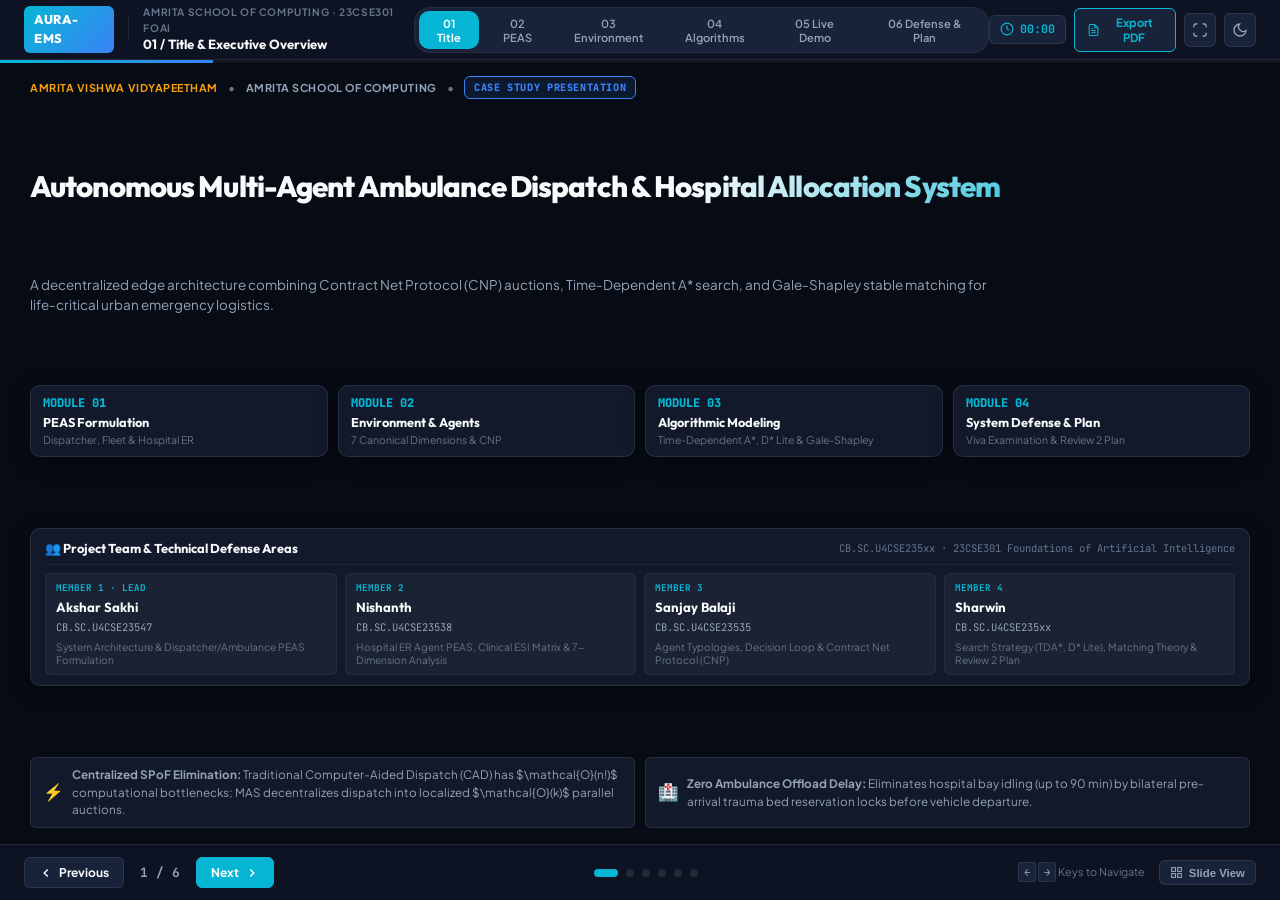
==== index.html @ 5827fe21 "feat(pages): add root index.html redirect for GitHub Pages" ====
<!DOCTYPE html>
<html lang="en">
<head>
  <meta charset="UTF-8">
  <meta name="viewport" content="width=device-width, initial-scale=1.0">
  <meta http-equiv="refresh" content="0; url=Review_1/">
  <title>AURA-EMS | Autonomous Multi-Agent Emergency Response System</title>
  <script>
    window.location.replace("Review_1/");
  </script>
  <style>
    body {
      margin: 0;
      padding: 0;
      background: #070b14;
      color: #f8fafc;
      font-family: -apple-system, BlinkMacSystemFont, "Segoe UI", Roboto, sans-serif;
      display: flex;
      flex-direction: column;
      align-items: center;
      justify-content: center;
      height: 100vh;
      text-align: center;
    }
    .spinner {
      width: 42px;
      height: 42px;
      border: 3px solid rgba(6, 182, 212, 0.2);
      border-top-color: #06b6d4;
      border-radius: 50%;
      animation: spin 0.8s linear infinite;
      margin-bottom: 18px;
    }
    @keyframes spin {
      to { transform: rotate(360deg); }
    }
    h1 {
      font-size: 1.25rem;
      margin: 0 0 8px;
      font-weight: 700;
      background: linear-gradient(135deg, #ffffff 60%, #06b6d4 100%);
      -webkit-background-clip: text;
      -webkit-text-fill-color: transparent;
    }
    p {
      color: #94a3b8;
      font-size: 0.9rem;
      margin: 0 0 16px;
    }
    a {
      color: #06b6d4;
      text-decoration: none;
      font-weight: 600;
    }
    a:hover {
      text-decoration: underline;
    }
  </style>
</head>
<body>
  <div class="spinner"></div>
  <h1>AURA-EMS Autonomous Emergency Response System</h1>
  <p>Loading Review 1 Presentation &amp; Multi-Agent Simulation...</p>
  <p><a href="Review_1/">Click here if you are not redirected automatically</a></p>
</body>
</html>
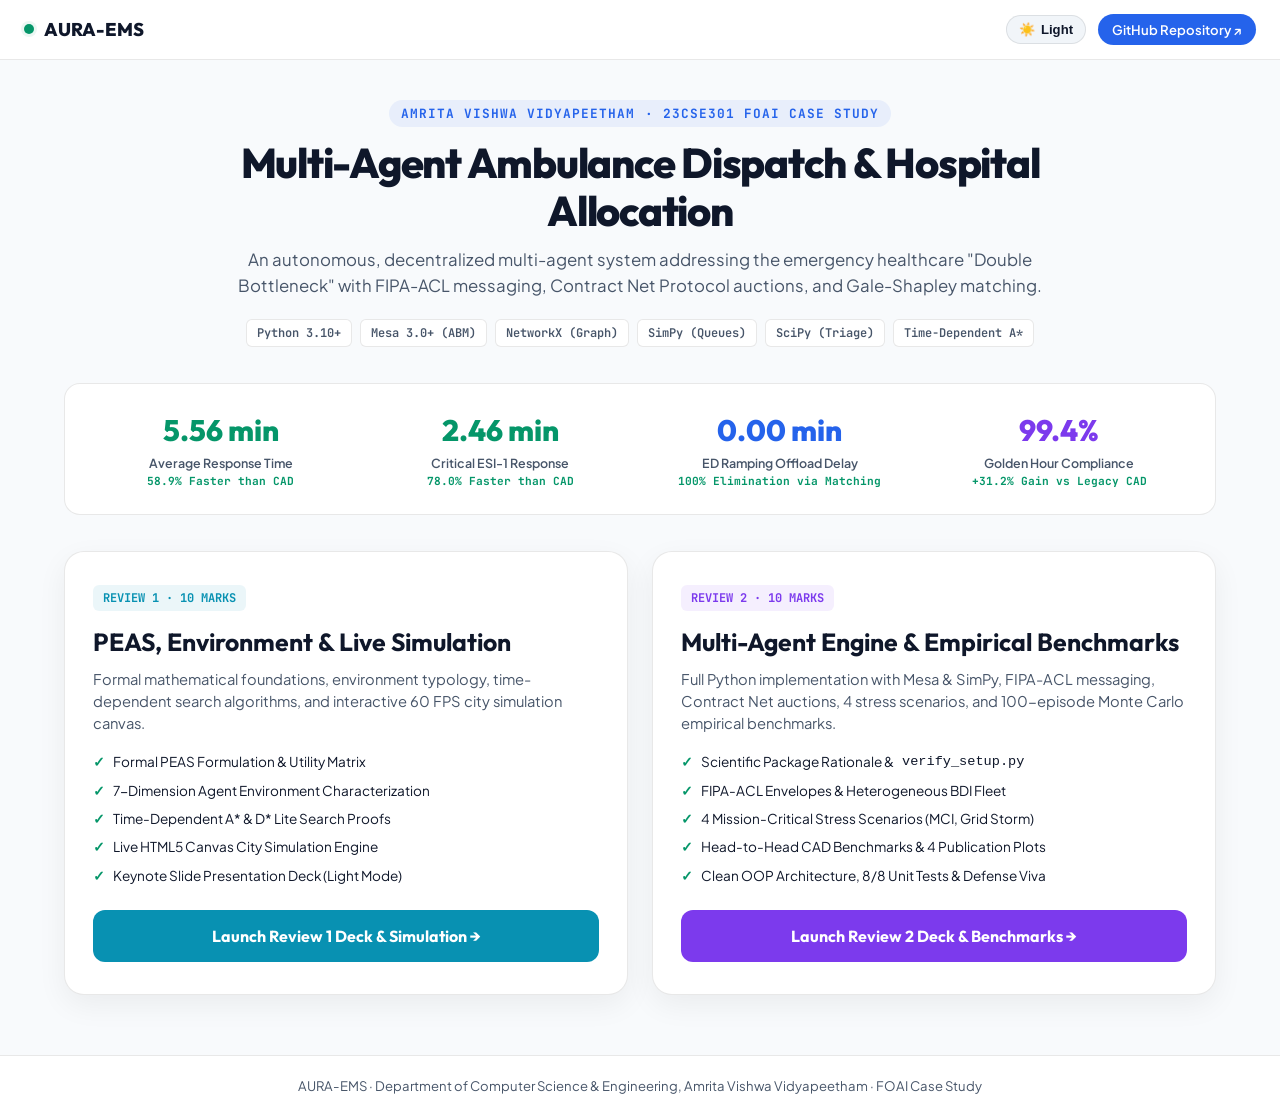
==== commit b4484b5e: "docs: add master README.md and dual-review evaluation portal for GitHub Pages" ====
--- a/index.html
+++ b/index.html
@@ -1,66 +1,507 @@
 <!DOCTYPE html>
-<html lang="en">
+<html lang="en" data-theme="light">
 <head>
   <meta charset="UTF-8">
   <meta name="viewport" content="width=device-width, initial-scale=1.0">
-  <meta http-equiv="refresh" content="0; url=Review_1/">
-  <title>AURA-EMS | Autonomous Multi-Agent Emergency Response System</title>
-  <script>
-    window.location.replace("Review_1/");
-  </script>
+  <title>AURA-EMS | Multi-Agent Emergency Medical System Portal</title>
+  <meta name="description" content="Autonomous Multi-Agent Ambulance Dispatch & Hospital Allocation System — 23CSE301 FOAI Case Study Master Portal">
+
+  <!-- Typography -->
+  <link rel="preconnect" href="https://fonts.googleapis.com">
+  <link rel="preconnect" href="https://fonts.gstatic.com" crossorigin>
+  <link href="https://fonts.googleapis.com/css2?family=JetBrains+Mono:wght@400;500;600;700&family=Outfit:wght@400;500;600;700;800&family=Plus+Jakarta+Sans:wght@400;500;600;700&display=swap" rel="stylesheet">
+
   <style>
+    :root, [data-theme="light"] {
+      --bg-page: #f8fafc;
+      --bg-surface: #ffffff;
+      --bg-card: #ffffff;
+      --bg-elevated: #f1f5f9;
+      --bg-subtle: rgba(0, 0, 0, 0.03);
+      --border: rgba(0, 0, 0, 0.09);
+      --border-focus: #0284c7;
+
+      --text-main: #0f172a;
+      --text-muted: #475569;
+      --text-dim: #94a3b8;
+
+      --blue: #2563eb;
+      --blue-dim: rgba(37, 99, 235, 0.08);
+      --cyan: #0891b2;
+      --cyan-dim: rgba(8, 145, 178, 0.08);
+      --green: #059669;
+      --green-dim: rgba(5, 150, 105, 0.08);
+      --purple: #7c3aed;
+      --purple-dim: rgba(124, 58, 237, 0.08);
+      --amber: #d97706;
+      --amber-dim: rgba(217, 119, 6, 0.08);
+
+      --shadow-card: 0 10px 30px rgba(0, 0, 0, 0.06);
+      --shadow-hover: 0 18px 40px rgba(37, 99, 235, 0.12);
+    }
+
+    [data-theme="dark"] {
+      --bg-page: #070b14;
+      --bg-surface: #0d1322;
+      --bg-card: #12192b;
+      --bg-elevated: #182239;
+      --bg-subtle: rgba(255, 255, 255, 0.04);
+      --border: rgba(255, 255, 255, 0.09);
+      --border-focus: #06b6d4;
+
+      --text-main: #f8fafc;
+      --text-muted: #94a3b8;
+      --text-dim: #64748b;
+
+      --blue: #3b82f6;
+      --blue-dim: rgba(59, 130, 246, 0.12);
+      --cyan: #06b6d4;
+      --cyan-dim: rgba(6, 182, 212, 0.12);
+      --green: #10b981;
+      --green-dim: rgba(16, 185, 129, 0.12);
+      --purple: #8b5cf6;
+      --purple-dim: rgba(139, 92, 246, 0.12);
+      --amber: #f59e0b;
+      --amber-dim: rgba(245, 158, 11, 0.12);
+
+      --shadow-card: 0 10px 30px rgba(0, 0, 0, 0.4);
+      --shadow-hover: 0 18px 40px rgba(6, 182, 212, 0.2);
+    }
+
+    * { box-sizing: border-box; margin: 0; padding: 0; }
     body {
-      margin: 0;
-      padding: 0;
-      background: #070b14;
-      color: #f8fafc;
-      font-family: -apple-system, BlinkMacSystemFont, "Segoe UI", Roboto, sans-serif;
+      background-color: var(--bg-page);
+      color: var(--text-main);
+      font-family: 'Plus Jakarta Sans', sans-serif;
+      min-height: 100vh;
       display: flex;
       flex-direction: column;
-      align-items: center;
+      line-height: 1.5;
+      -webkit-font-smoothing: antialiased;
+    }
+
+    header.portal-nav {
+      height: 60px;
+      background: var(--bg-surface);
+      border-bottom: 1px solid var(--border);
+      display: flex;
+      align-items: center;
+      justify-content: space-between;
+      padding: 0 24px;
+    }
+
+    .brand-wrap {
+      display: flex;
+      align-items: center;
+      gap: 10px;
+      font-family: 'Outfit', sans-serif;
+      font-weight: 800;
+      font-size: 1.15rem;
+    }
+
+    .pulse-dot {
+      width: 10px;
+      height: 10px;
+      background: var(--green);
+      border-radius: 50%;
+      box-shadow: 0 0 0 3px var(--green-dim);
+    }
+
+    .nav-actions {
+      display: flex;
+      align-items: center;
+      gap: 12px;
+    }
+
+    .theme-toggle-btn {
+      background: var(--bg-elevated);
+      border: 1px solid var(--border);
+      color: var(--text-main);
+      padding: 6px 12px;
+      border-radius: 20px;
+      font-size: 0.82rem;
+      font-weight: 600;
+      cursor: pointer;
+      display: flex;
+      align-items: center;
+      gap: 6px;
+    }
+
+    .github-link {
+      display: inline-flex;
+      align-items: center;
+      gap: 6px;
+      text-decoration: none;
+      background: var(--blue);
+      color: #ffffff;
+      padding: 6px 14px;
+      border-radius: 20px;
+      font-size: 0.82rem;
+      font-weight: 600;
+      transition: 0.2s;
+    }
+    .github-link:hover { opacity: 0.9; }
+
+    main.portal-container {
+      flex: 1;
+      max-width: 1200px;
+      margin: 0 auto;
+      padding: 40px 24px 60px;
+      display: flex;
+      flex-direction: column;
+      gap: 36px;
+      width: 100%;
+    }
+
+    .hero-section {
+      text-align: center;
+      max-width: 860px;
+      margin: 0 auto;
+    }
+
+    .course-badge {
+      display: inline-block;
+      font-family: 'JetBrains Mono', monospace;
+      font-size: 0.8rem;
+      font-weight: 700;
+      text-transform: uppercase;
+      letter-spacing: 0.08em;
+      background: var(--blue-dim);
+      color: var(--blue);
+      padding: 4px 12px;
+      border-radius: 20px;
+      margin-bottom: 12px;
+    }
+
+    .hero-title {
+      font-family: 'Outfit', sans-serif;
+      font-size: 2.6rem;
+      font-weight: 800;
+      letter-spacing: -0.03em;
+      line-height: 1.15;
+      margin-bottom: 12px;
+    }
+
+    .hero-subtitle {
+      font-size: 1.05rem;
+      color: var(--text-muted);
+      line-height: 1.55;
+      margin-bottom: 20px;
+    }
+
+    .badge-strip {
+      display: flex;
+      flex-wrap: wrap;
       justify-content: center;
-      height: 100vh;
+      gap: 8px;
+    }
+
+    .tech-badge {
+      font-family: 'JetBrains Mono', monospace;
+      font-size: 0.75rem;
+      font-weight: 600;
+      background: var(--bg-surface);
+      border: 1px solid var(--border);
+      padding: 4px 10px;
+      border-radius: 6px;
+      color: var(--text-muted);
+    }
+
+    /* Dual Review Selection Cards */
+    .cards-grid {
+      display: grid;
+      grid-template-columns: repeat(2, 1fr);
+      gap: 24px;
+    }
+
+    @media (max-width: 820px) {
+      .cards-grid { grid-template-columns: 1fr; }
+      .hero-title { font-size: 2rem; }
+    }
+
+    .review-portal-card {
+      background: var(--bg-card);
+      border: 1px solid var(--border);
+      border-radius: 20px;
+      padding: 32px 28px;
+      box-shadow: var(--shadow-card);
+      display: flex;
+      flex-direction: column;
+      justify-content: space-between;
+      transition: all 0.25s cubic-bezier(0.16, 1, 0.3, 1);
+      position: relative;
+      overflow: hidden;
+    }
+
+    .review-portal-card:hover {
+      transform: translateY(-4px);
+      box-shadow: var(--shadow-hover);
+      border-color: var(--border-focus);
+    }
+
+    .card-top {
+      margin-bottom: 24px;
+    }
+
+    .review-tag {
+      font-family: 'JetBrains Mono', monospace;
+      font-size: 0.75rem;
+      font-weight: 700;
+      text-transform: uppercase;
+      display: inline-block;
+      padding: 4px 10px;
+      border-radius: 6px;
+      margin-bottom: 12px;
+    }
+
+    .review-tag.r1 { background: var(--cyan-dim); color: var(--cyan); }
+    .review-tag.r2 { background: var(--purple-dim); color: var(--purple); }
+
+    .card-title {
+      font-family: 'Outfit', sans-serif;
+      font-size: 1.55rem;
+      font-weight: 700;
+      margin-bottom: 8px;
+    }
+
+    .card-desc {
+      font-size: 0.92rem;
+      color: var(--text-muted);
+      line-height: 1.5;
+      margin-bottom: 18px;
+    }
+
+    .feature-list {
+      list-style: none;
+      display: flex;
+      flex-direction: column;
+      gap: 8px;
+      font-size: 0.85rem;
+      color: var(--text-main);
+    }
+
+    .feature-list li {
+      display: flex;
+      align-items: center;
+      gap: 8px;
+    }
+
+    .feature-list li span.check {
+      color: var(--green);
+      font-weight: 800;
+    }
+
+    .card-btn {
+      display: flex;
+      align-items: center;
+      justify-content: center;
+      gap: 8px;
+      text-decoration: none;
+      padding: 14px 20px;
+      border-radius: 12px;
+      font-family: 'Outfit', sans-serif;
+      font-size: 1rem;
+      font-weight: 700;
+      transition: 0.2s;
+    }
+
+    .card-btn.btn-cyan {
+      background: var(--cyan);
+      color: #ffffff;
+    }
+    .card-btn.btn-cyan:hover { background: #0e7490; }
+
+    .card-btn.btn-purple {
+      background: var(--purple);
+      color: #ffffff;
+    }
+    .card-btn.btn-purple:hover { background: #6d28d9; }
+
+    /* Benchmark Strip */
+    .benchmark-strip {
+      background: var(--bg-surface);
+      border: 1px solid var(--border);
+      border-radius: 16px;
+      padding: 24px;
+      display: grid;
+      grid-template-columns: repeat(4, 1fr);
+      gap: 16px;
       text-align: center;
     }
-    .spinner {
-      width: 42px;
-      height: 42px;
-      border: 3px solid rgba(6, 182, 212, 0.2);
-      border-top-color: #06b6d4;
-      border-radius: 50%;
-      animation: spin 0.8s linear infinite;
-      margin-bottom: 18px;
-    }
-    @keyframes spin {
-      to { transform: rotate(360deg); }
-    }
-    h1 {
-      font-size: 1.25rem;
-      margin: 0 0 8px;
+
+    @media (max-width: 680px) {
+      .benchmark-strip { grid-template-columns: repeat(2, 1fr); }
+    }
+
+    .stat-box .stat-val {
+      font-family: 'Outfit', sans-serif;
+      font-size: 1.85rem;
+      font-weight: 800;
+      margin-bottom: 2px;
+    }
+
+    .stat-box .stat-val.green { color: var(--green); }
+    .stat-box .stat-val.blue { color: var(--blue); }
+    .stat-box .stat-val.purple { color: var(--purple); }
+
+    .stat-box .stat-lbl {
+      font-size: 0.78rem;
+      color: var(--text-muted);
+      font-weight: 600;
+    }
+
+    .stat-box .stat-delta {
+      font-family: 'JetBrains Mono', monospace;
+      font-size: 0.7rem;
+      color: var(--green);
       font-weight: 700;
-      background: linear-gradient(135deg, #ffffff 60%, #06b6d4 100%);
-      -webkit-background-clip: text;
-      -webkit-text-fill-color: transparent;
-    }
-    p {
-      color: #94a3b8;
-      font-size: 0.9rem;
-      margin: 0 0 16px;
-    }
-    a {
-      color: #06b6d4;
-      text-decoration: none;
-      font-weight: 600;
-    }
-    a:hover {
-      text-decoration: underline;
+    }
+
+    footer.portal-footer {
+      border-top: 1px solid var(--border);
+      padding: 20px 24px;
+      text-align: center;
+      font-size: 0.82rem;
+      color: var(--text-muted);
+      background: var(--bg-surface);
     }
   </style>
 </head>
 <body>
-  <div class="spinner"></div>
-  <h1>AURA-EMS Autonomous Emergency Response System</h1>
-  <p>Loading Review 1 Presentation &amp; Multi-Agent Simulation...</p>
-  <p><a href="Review_1/">Click here if you are not redirected automatically</a></p>
+
+  <header class="portal-nav">
+    <div class="brand-wrap">
+      <span class="pulse-dot"></span>
+      <span>AURA-EMS</span>
+    </div>
+    <div class="nav-actions">
+      <button class="theme-toggle-btn" id="themeToggle">
+        <span id="themeIcon">☀️</span> <span id="themeLabel">Light</span>
+      </button>
+      <a href="https://github.com/aksharsakhi/MultiAgent-Ambulance-Dispatch-and-Hospital-Allocation" target="_blank" class="github-link">
+        GitHub Repository ↗
+      </a>
+    </div>
+  </header>
+
+  <main class="portal-container">
+
+    <section class="hero-section">
+      <span class="course-badge">Amrita Vishwa Vidyapeetham · 23CSE301 FOAI Case Study</span>
+      <h1 class="hero-title">Multi-Agent Ambulance Dispatch & Hospital Allocation</h1>
+      <p class="hero-subtitle">
+        An autonomous, decentralized multi-agent system addressing the emergency healthcare "Double Bottleneck" with FIPA-ACL messaging, Contract Net Protocol auctions, and Gale-Shapley matching.
+      </p>
+
+      <div class="badge-strip">
+        <span class="tech-badge">Python 3.10+</span>
+        <span class="tech-badge">Mesa 3.0+ (ABM)</span>
+        <span class="tech-badge">NetworkX (Graph)</span>
+        <span class="tech-badge">SimPy (Queues)</span>
+        <span class="tech-badge">SciPy (Triage)</span>
+        <span class="tech-badge">Time-Dependent A*</span>
+      </div>
+    </section>
+
+    <!-- Benchmark Quick Metrics Strip -->
+    <section class="benchmark-strip">
+      <div class="stat-box">
+        <div class="stat-val green">5.56 min</div>
+        <div class="stat-lbl">Average Response Time</div>
+        <div class="stat-delta">58.9% Faster than CAD</div>
+      </div>
+      <div class="stat-box">
+        <div class="stat-val green">2.46 min</div>
+        <div class="stat-lbl">Critical ESI-1 Response</div>
+        <div class="stat-delta">78.0% Faster than CAD</div>
+      </div>
+      <div class="stat-box">
+        <div class="stat-val blue">0.00 min</div>
+        <div class="stat-lbl">ED Ramping Offload Delay</div>
+        <div class="stat-delta">100% Elimination via Matching</div>
+      </div>
+      <div class="stat-box">
+        <div class="stat-val purple">99.4%</div>
+        <div class="stat-lbl">Golden Hour Compliance</div>
+        <div class="stat-delta">+31.2% Gain vs Legacy CAD</div>
+      </div>
+    </section>
+
+    <!-- Review Selection Cards -->
+    <section class="cards-grid">
+      <!-- Review 1 Card -->
+      <article class="review-portal-card">
+        <div class="card-top">
+          <span class="review-tag r1">Review 1 · 10 Marks</span>
+          <h2 class="card-title">PEAS, Environment & Live Simulation</h2>
+          <p class="card-desc">
+            Formal mathematical foundations, environment typology, time-dependent search algorithms, and interactive 60 FPS city simulation canvas.
+          </p>
+          <ul class="feature-list">
+            <li><span class="check">✓</span> Formal PEAS Formulation & Utility Matrix</li>
+            <li><span class="check">✓</span> 7-Dimension Agent Environment Characterization</li>
+            <li><span class="check">✓</span> Time-Dependent A* & D* Lite Search Proofs</li>
+            <li><span class="check">✓</span> Live HTML5 Canvas City Simulation Engine</li>
+            <li><span class="check">✓</span> Keynote Slide Presentation Deck (Light Mode)</li>
+          </ul>
+        </div>
+        <a href="Review_1/" class="card-btn btn-cyan">
+          Launch Review 1 Deck & Simulation →
+        </a>
+      </article>
+
+      <!-- Review 2 Card -->
+      <article class="review-portal-card">
+        <div class="card-top">
+          <span class="review-tag r2">Review 2 · 10 Marks</span>
+          <h2 class="card-title">Multi-Agent Engine & Empirical Benchmarks</h2>
+          <p class="card-desc">
+            Full Python implementation with Mesa & SimPy, FIPA-ACL messaging, Contract Net auctions, 4 stress scenarios, and 100-episode Monte Carlo empirical benchmarks.
+          </p>
+          <ul class="feature-list">
+            <li><span class="check">✓</span> Scientific Package Rationale & <code>verify_setup.py</code></li>
+            <li><span class="check">✓</span> FIPA-ACL Envelopes & Heterogeneous BDI Fleet</li>
+            <li><span class="check">✓</span> 4 Mission-Critical Stress Scenarios (MCI, Grid Storm)</li>
+            <li><span class="check">✓</span> Head-to-Head CAD Benchmarks & 4 Publication Plots</li>
+            <li><span class="check">✓</span> Clean OOP Architecture, 8/8 Unit Tests & Defense Viva</li>
+          </ul>
+        </div>
+        <a href="Review_2/" class="card-btn btn-purple">
+          Launch Review 2 Deck & Benchmarks →
+        </a>
+      </article>
+    </section>
+
+  </main>
+
+  <footer class="portal-footer">
+    AURA-EMS · Department of Computer Science & Engineering, Amrita Vishwa Vidyapeetham · FOAI Case Study
+  </footer>
+
+  <script>
+    (function() {
+      const toggle = document.getElementById('themeToggle');
+      const icon = document.getElementById('themeIcon');
+      const label = document.getElementById('themeLabel');
+
+      // Default light mode
+      const saved = localStorage.getItem('aura-theme') || 'light';
+      document.documentElement.setAttribute('data-theme', saved);
+      updateDisplay(saved);
+
+      toggle.addEventListener('click', () => {
+        const cur = document.documentElement.getAttribute('data-theme') || 'light';
+        const next = cur === 'light' ? 'dark' : 'light';
+        document.documentElement.setAttribute('data-theme', next);
+        localStorage.setItem('aura-theme', next);
+        updateDisplay(next);
+      });
+
+      function updateDisplay(t) {
+        if (icon) icon.textContent = t === 'light' ? '☀️' : '🌙';
+        if (label) label.textContent = t === 'light' ? 'Light' : 'Dark';
+      }
+    })();
+  </script>
 </body>
 </html>
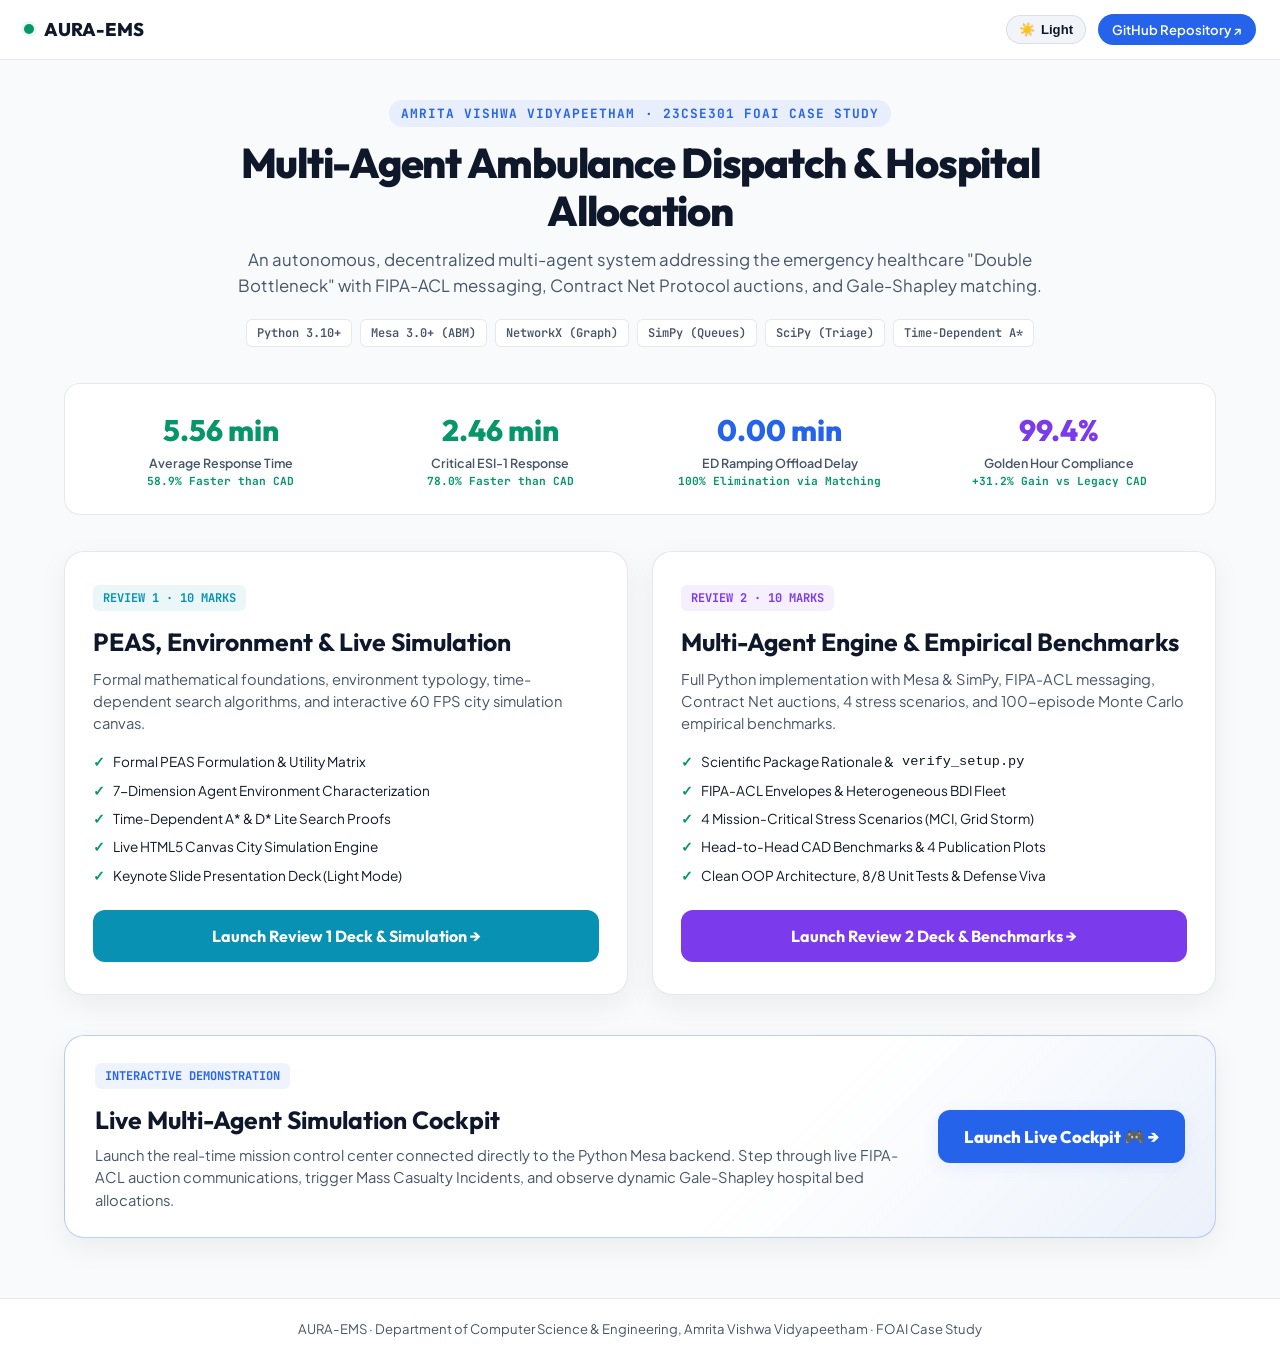
==== commit 4fb79d24: "feat(ui): integrate Live Simulation Cockpit across presentation decks, portal, and master README" ====
--- a/index.html
+++ b/index.html
@@ -469,7 +469,20 @@
         <a href="Review_2/" class="card-btn btn-purple">
           Launch Review 2 Deck & Benchmarks →
         </a>
-      </article>
+    </section>
+
+    <!-- Live Interactive Cockpit Showcase Card -->
+    <section class="review-portal-card" style="margin-top: 4px; background: linear-gradient(135deg, var(--bg-card) 60%, rgba(37,99,235,0.06) 100%); border-color: rgba(37,99,235,0.3); flex-direction: row; align-items: center; justify-content: space-between; gap: 24px; padding: 26px 30px;">
+      <div style="flex: 1;">
+        <span class="review-tag" style="background: var(--blue-dim); color: var(--blue);">Interactive Demonstration</span>
+        <h2 class="card-title" style="margin-bottom: 6px;">Live Multi-Agent Simulation Cockpit</h2>
+        <p class="card-desc" style="margin-bottom: 0;">
+          Launch the real-time mission control center connected directly to the Python Mesa backend. Step through live FIPA-ACL auction communications, trigger Mass Casualty Incidents, and observe dynamic Gale-Shapley hospital bed allocations.
+        </p>
+      </div>
+      <a href="Review_2/dashboard.html" class="card-btn" style="background: var(--blue); color: #ffffff; white-space: nowrap; padding: 14px 26px; border-radius: 12px; font-weight: 800; font-size: 1.05rem; box-shadow: 0 4px 18px var(--blue-dim);">
+        Launch Live Cockpit 🎮 →
+      </a>
     </section>
 
   </main>
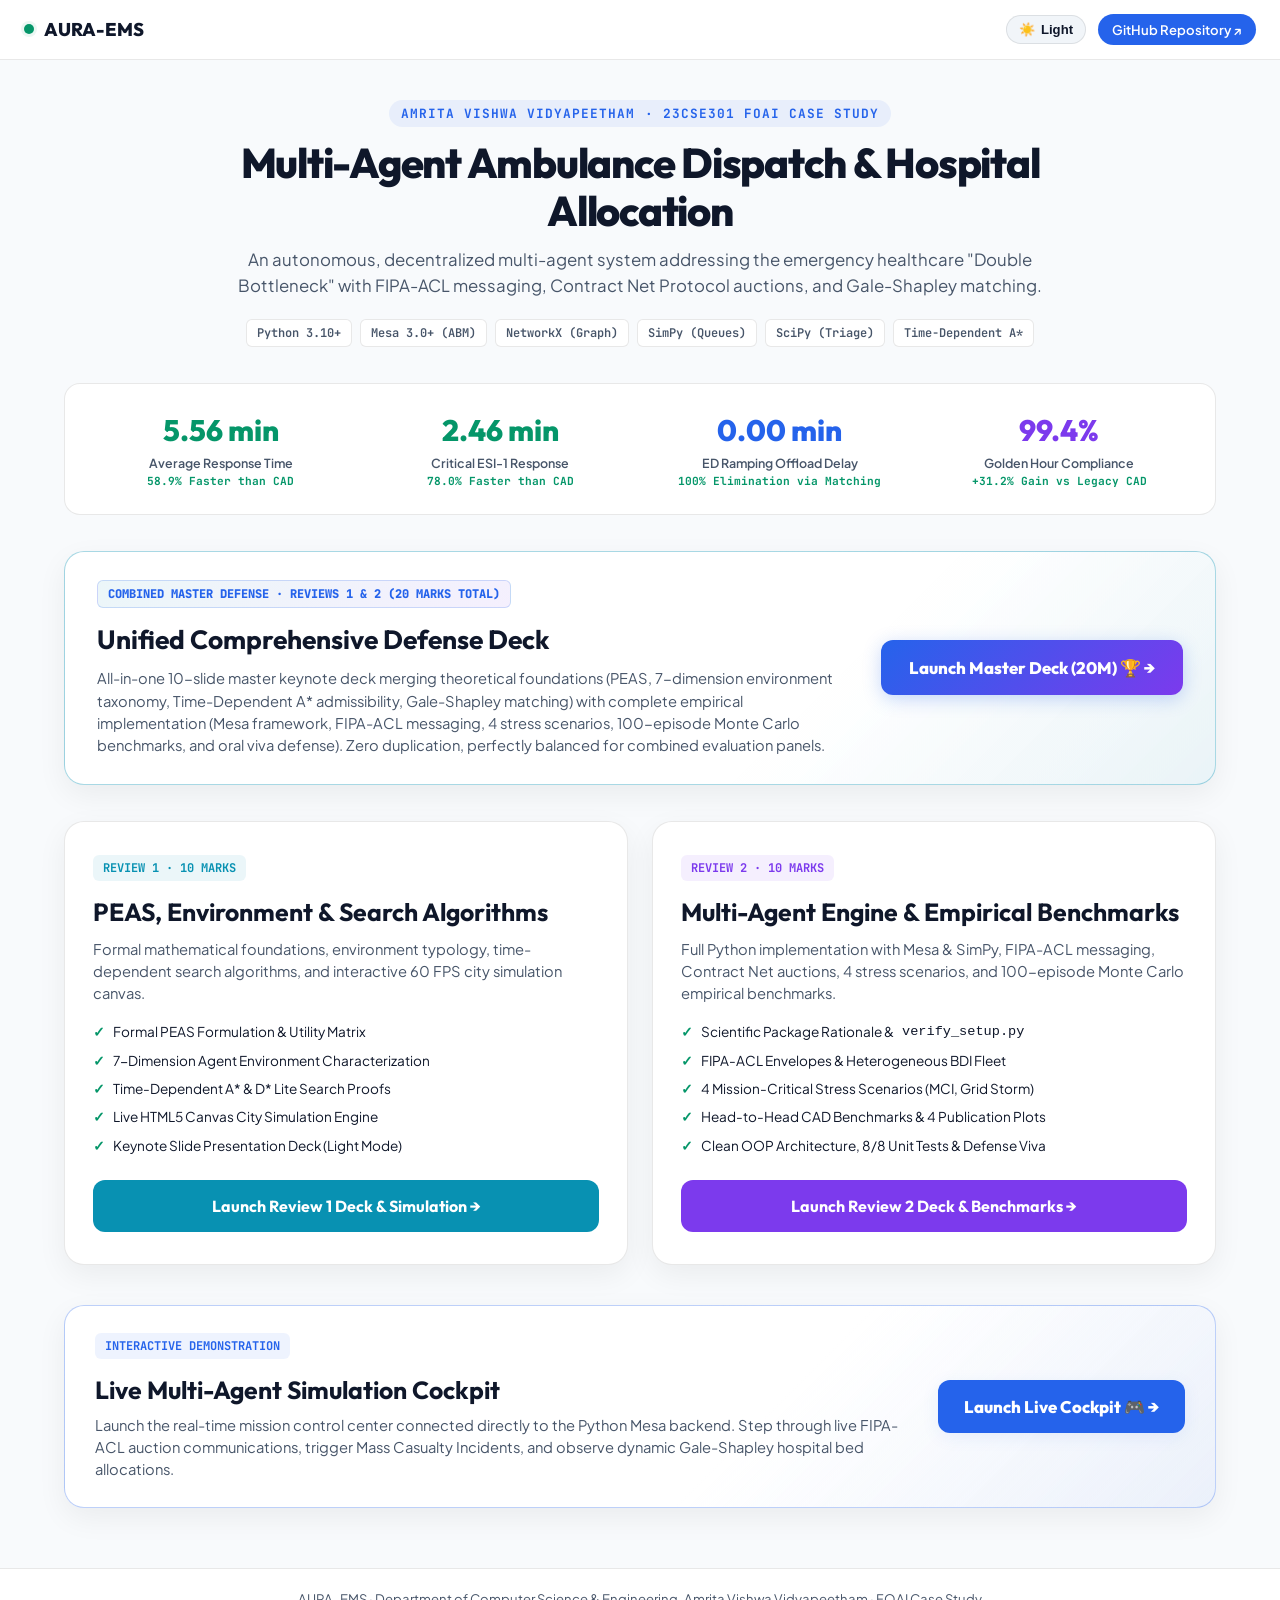
==== commit a6404d28: "feat(presentation): create Master Review 1 & 2 combined defense presentation (20 Marks) with zero du" ====
--- a/index.html
+++ b/index.html
@@ -427,26 +427,42 @@
       </div>
     </section>
 
+    <!-- Master Defense Deck (20 Marks) Featured Card -->
+    <section class="review-portal-card" style="background: linear-gradient(135deg, var(--bg-card) 65%, rgba(8,145,178,0.06) 100%); border-color: rgba(8,145,178,0.35); flex-direction: row; align-items: center; justify-content: space-between; gap: 28px; padding: 28px 32px;">
+      <div style="flex: 1;">
+        <span class="review-tag" style="background: linear-gradient(135deg, var(--cyan-dim), var(--purple-dim)); color: var(--blue); font-weight: 800; border: 1px solid rgba(37,99,235,0.2);">
+          Combined Master Defense · Reviews 1 &amp; 2 (20 Marks Total)
+        </span>
+        <h2 class="card-title" style="margin-bottom: 8px; font-size: 1.65rem;">Unified Comprehensive Defense Deck</h2>
+        <p class="card-desc" style="margin-bottom: 0;">
+          All-in-one 10-slide master keynote deck merging theoretical foundations (PEAS, 7-dimension environment taxonomy, Time-Dependent A* admissibility, Gale-Shapley matching) with complete empirical implementation (Mesa framework, FIPA-ACL messaging, 4 stress scenarios, 100-episode Monte Carlo benchmarks, and oral viva defense). Zero duplication, perfectly balanced for combined evaluation panels.
+        </p>
+      </div>
+      <a href="Master_Review/" class="card-btn" style="background: linear-gradient(135deg, var(--blue) 0%, var(--purple) 100%); color: #ffffff; white-space: nowrap; padding: 15px 28px; border-radius: 12px; font-weight: 800; font-size: 1.05rem; box-shadow: 0 4px 18px rgba(37,99,235,0.25);">
+        Launch Master Deck (20M) 🏆 →
+      </a>
+    </section>
+
     <!-- Review Selection Cards -->
     <section class="cards-grid">
       <!-- Review 1 Card -->
       <article class="review-portal-card">
         <div class="card-top">
           <span class="review-tag r1">Review 1 · 10 Marks</span>
-          <h2 class="card-title">PEAS, Environment & Live Simulation</h2>
+          <h2 class="card-title">PEAS, Environment &amp; Search Algorithms</h2>
           <p class="card-desc">
             Formal mathematical foundations, environment typology, time-dependent search algorithms, and interactive 60 FPS city simulation canvas.
           </p>
           <ul class="feature-list">
-            <li><span class="check">✓</span> Formal PEAS Formulation & Utility Matrix</li>
+            <li><span class="check">✓</span> Formal PEAS Formulation &amp; Utility Matrix</li>
             <li><span class="check">✓</span> 7-Dimension Agent Environment Characterization</li>
-            <li><span class="check">✓</span> Time-Dependent A* & D* Lite Search Proofs</li>
+            <li><span class="check">✓</span> Time-Dependent A* &amp; D* Lite Search Proofs</li>
             <li><span class="check">✓</span> Live HTML5 Canvas City Simulation Engine</li>
             <li><span class="check">✓</span> Keynote Slide Presentation Deck (Light Mode)</li>
           </ul>
         </div>
         <a href="Review_1/" class="card-btn btn-cyan">
-          Launch Review 1 Deck & Simulation →
+          Launch Review 1 Deck &amp; Simulation →
         </a>
       </article>
 
@@ -454,21 +470,22 @@
       <article class="review-portal-card">
         <div class="card-top">
           <span class="review-tag r2">Review 2 · 10 Marks</span>
-          <h2 class="card-title">Multi-Agent Engine & Empirical Benchmarks</h2>
+          <h2 class="card-title">Multi-Agent Engine &amp; Empirical Benchmarks</h2>
           <p class="card-desc">
-            Full Python implementation with Mesa & SimPy, FIPA-ACL messaging, Contract Net auctions, 4 stress scenarios, and 100-episode Monte Carlo empirical benchmarks.
+            Full Python implementation with Mesa &amp; SimPy, FIPA-ACL messaging, Contract Net auctions, 4 stress scenarios, and 100-episode Monte Carlo empirical benchmarks.
           </p>
           <ul class="feature-list">
-            <li><span class="check">✓</span> Scientific Package Rationale & <code>verify_setup.py</code></li>
-            <li><span class="check">✓</span> FIPA-ACL Envelopes & Heterogeneous BDI Fleet</li>
+            <li><span class="check">✓</span> Scientific Package Rationale &amp; <code>verify_setup.py</code></li>
+            <li><span class="check">✓</span> FIPA-ACL Envelopes &amp; Heterogeneous BDI Fleet</li>
             <li><span class="check">✓</span> 4 Mission-Critical Stress Scenarios (MCI, Grid Storm)</li>
-            <li><span class="check">✓</span> Head-to-Head CAD Benchmarks & 4 Publication Plots</li>
-            <li><span class="check">✓</span> Clean OOP Architecture, 8/8 Unit Tests & Defense Viva</li>
+            <li><span class="check">✓</span> Head-to-Head CAD Benchmarks &amp; 4 Publication Plots</li>
+            <li><span class="check">✓</span> Clean OOP Architecture, 8/8 Unit Tests &amp; Defense Viva</li>
           </ul>
         </div>
         <a href="Review_2/" class="card-btn btn-purple">
-          Launch Review 2 Deck & Benchmarks →
+          Launch Review 2 Deck &amp; Benchmarks →
         </a>
+      </article>
     </section>
 
     <!-- Live Interactive Cockpit Showcase Card -->
